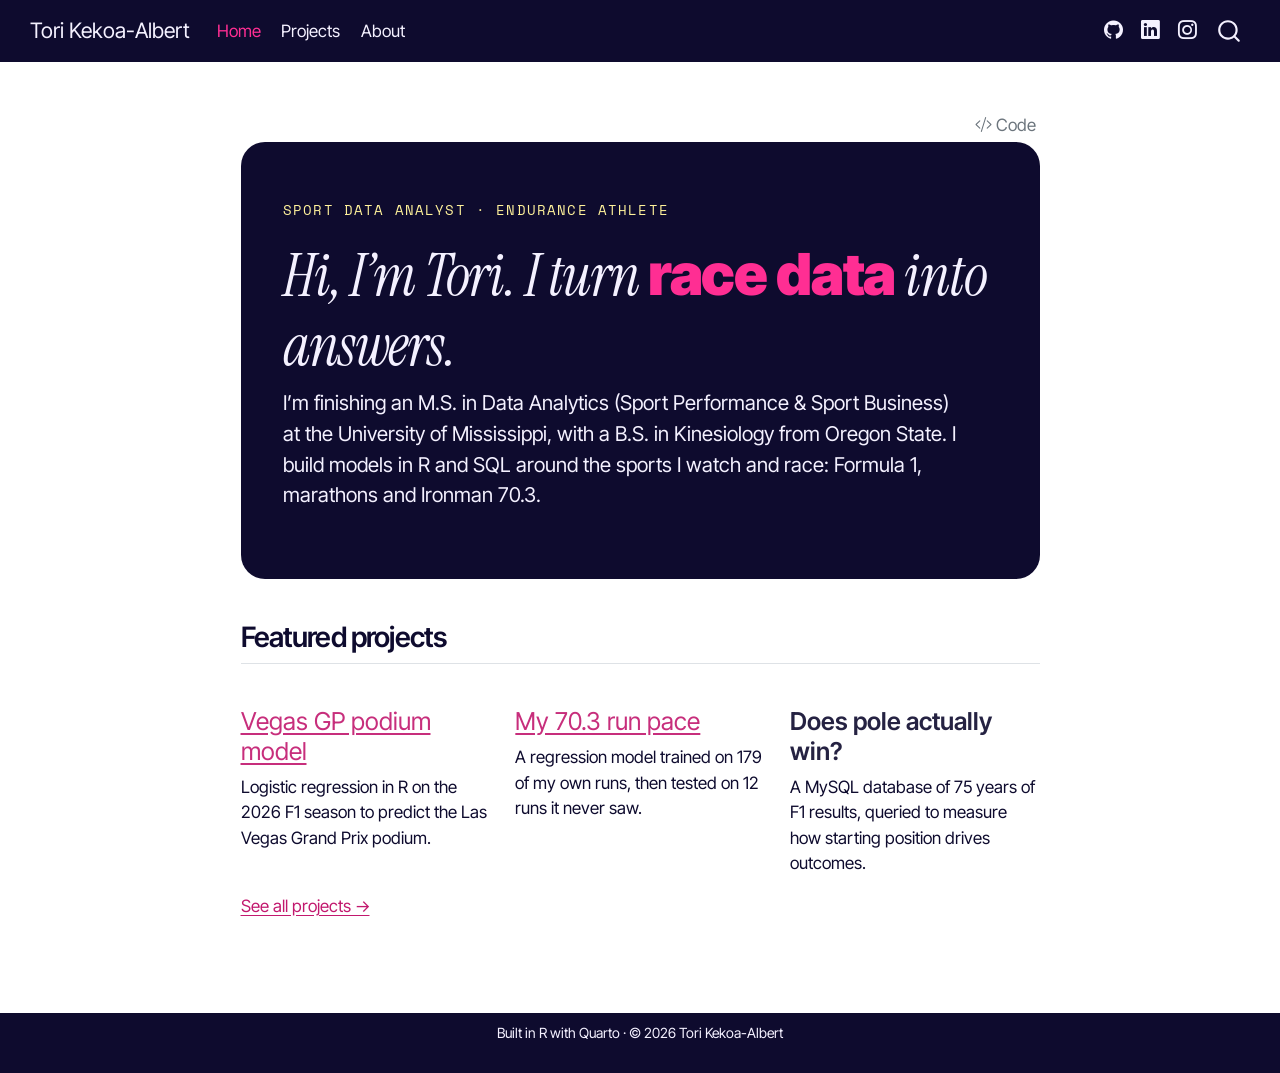
==== index.html @ d80fd7a1 "Built site for gh-pages" ====
<!DOCTYPE html>
<html xmlns="http://www.w3.org/1999/xhtml" lang="en" xml:lang="en"><head>

<meta charset="utf-8">
<meta name="generator" content="quarto-1.11.9">

<meta name="viewport" content="width=device-width, initial-scale=1.0, user-scalable=yes">


<title>Tori Kekoa-Albert</title>
<style>
/* Default styles provided by pandoc.
** See https://pandoc.org/MANUAL.html#variables-for-html for config info.
*/
span.smallcaps{font-variant: small-caps;}
div.columns{display: flex; gap: 1.5em;}
div.column{flex: auto;}
@media screen {
div.columns{gap: min(4vw, 1.5em);}
div.column{overflow-x: auto;}
}
div.hanging-indent{margin-left: 1.5em; text-indent: -1.5em;}
ul.task-list{list-style: none;}
ul.task-list li input[type="checkbox"] {
  width: 0.8em;
  margin: 0 0.8em 0.2em -1em; /* quarto-specific, see https://github.com/quarto-dev/quarto-cli/issues/4556 */ 
  vertical-align: middle;
}
/* CSS for syntax highlighting */
html { -webkit-text-size-adjust: 100%; }
pre > code.sourceCode { white-space: pre; position: relative; }
pre > code.sourceCode > span { display: inline-block; line-height: 1.25; }
pre > code.sourceCode > span:empty { height: 1.2em; }
.sourceCode { overflow: visible; }
code.sourceCode > span { color: inherit; text-decoration: inherit; }
div.sourceCode { margin: 1em 0; }
pre.sourceCode { margin: 0; }
@media screen {
div.sourceCode { overflow: auto; }
}
@media print {
pre > code.sourceCode { white-space: pre-wrap; }
pre > code.sourceCode > span { text-indent: -5em; padding-left: 5em; }
}
pre.numberSource code
  { counter-reset: source-line 0; }
pre.numberSource code > span
  { position: relative; left: -4em; counter-increment: source-line; }
pre.numberSource code > span > a:first-child::before
  { content: counter(source-line);
    position: relative; left: -1em; text-align: right; vertical-align: baseline;
    border: none; display: inline-block;
    -webkit-touch-callout: none; -webkit-user-select: none;
    -khtml-user-select: none; -moz-user-select: none;
    -ms-user-select: none; user-select: none;
    padding: 0 4px; width: 4em;
  }
pre.numberSource { margin-left: 3em;  padding-left: 4px; }
div.sourceCode
  {   }
@media screen {
pre > code.sourceCode > span > a:first-child::before { text-decoration: underline; }
}
</style>


<script src="site_libs/quarto-nav/quarto-nav.js"></script>
<script src="site_libs/quarto-nav/headroom.min.js"></script>
<script src="site_libs/clipboard/clipboard.min.js"></script>
<script src="site_libs/quarto-search/autocomplete.umd.js"></script>
<script src="site_libs/quarto-search/fuse.min.js"></script>
<script src="site_libs/quarto-search/quarto-search.js"></script>
<meta name="quarto:offset" content="./">
<script src="site_libs/quarto-html/quarto.js" type="module"></script>
<script src="site_libs/quarto-html/tabsets/tabsets.js" type="module"></script>
<script src="site_libs/quarto-html/scrollable-regions/scrollable-regions.js" type="module"></script>
<script src="site_libs/quarto-html/popper.min.js"></script>
<script src="site_libs/quarto-html/tippy.umd.min.js"></script>
<script src="site_libs/quarto-html/anchor.min.js"></script>
<link href="site_libs/quarto-html/tippy.css" rel="stylesheet">
<link href="site_libs/quarto-html/quarto-syntax-highlighting-51c00c8f4a180df4682e31cd7a7e14bc.css" rel="stylesheet" id="quarto-text-highlighting-styles">
<script src="site_libs/bootstrap/bootstrap.min.js"></script>
<link href="site_libs/bootstrap/bootstrap-icons.css" rel="stylesheet">
<link href="site_libs/bootstrap/bootstrap-92f1e757659c2c42efb5106b1210d6f0.min.css" rel="stylesheet" append-hash="true" id="quarto-bootstrap" data-mode="light">
<script id="quarto-search-options" type="application/json">{
  "location": "navbar",
  "copy-button": false,
  "collapse-after": 3,
  "panel-placement": "end",
  "type": "overlay",
  "limit": 50,
  "keyboard-shortcut": [
    "f",
    "/",
    "s"
  ],
  "show-item-context": false,
  "language": {
    "search-no-results-text": "No results",
    "search-matching-documents-text": "matching documents",
    "search-copy-link-title": "Copy link to search",
    "search-hide-matches-text": "Hide additional matches",
    "search-more-match-text": "more match in this document",
    "search-more-matches-text": "more matches in this document",
    "search-clear-button-title": "Clear",
    "search-text-placeholder": "",
    "search-detached-cancel-button-title": "Cancel",
    "search-submit-button-title": "Submit",
    "search-label": "Search"
  }
}</script>
<style>html{ scroll-behavior: smooth; }</style>


</head>

<body class="nav-fixed fullcontent quarto-light"><a id="quarto-skip-link" class="visually-hidden-focusable" href="#quarto-document-content">Skip to main content</a>

<div id="quarto-search-results"></div>
  <header id="quarto-header" class="headroom fixed-top">
    <nav class="navbar navbar-expand-lg " data-bs-theme="dark" aria-label="Site">
      <div class="navbar-container container-fluid">
      <div class="navbar-brand-container mx-auto">
    <a class="navbar-brand" href="./index.html">
    <span class="navbar-title">Tori Kekoa-Albert</span>
    </a>
  </div>
          <button class="navbar-toggler" type="button" data-bs-toggle="collapse" data-bs-target="#navbarCollapse" aria-controls="navbarCollapse" aria-expanded="false" aria-label="Toggle navigation" onclick="if (window.quartoToggleHeadroom) { window.quartoToggleHeadroom(); }">
  <span class="navbar-toggler-icon"></span>
</button>
          <div class="collapse navbar-collapse" id="navbarCollapse">
            <ul class="navbar-nav navbar-nav-scroll me-auto">
  <li class="nav-item">
    <a class="nav-link active" href="./index.html" aria-current="page"> 
<span class="menu-text">Home</span></a>
  </li>  
  <li class="nav-item">
    <a class="nav-link" href="./projects.html"> 
<span class="menu-text">Projects</span></a>
  </li>  
  <li class="nav-item">
    <a class="nav-link" href="./about.html"> 
<span class="menu-text">About</span></a>
  </li>  
</ul>
            <ul class="navbar-nav navbar-nav-scroll ms-auto">
  <li class="nav-item compact">
    <a class="nav-link" href="https://github.com/toripka-data"> <i class="bi bi-github" role="img" aria-label="GitHub">
</i> 
<span class="menu-text"></span></a>
  </li>  
  <li class="nav-item compact">
    <a class="nav-link" href="https://www.linkedin.com/in/YOUR-LINKEDIN"> <i class="bi bi-linkedin" role="img" aria-label="LinkedIn">
</i> 
<span class="menu-text"></span></a>
  </li>  
  <li class="nav-item compact">
    <a class="nav-link" href="https://www.instagram.com/toripka"> <i class="bi bi-instagram" role="img" aria-label="Instagram">
</i> 
<span class="menu-text"></span></a>
  </li>  
</ul>
          </div> <!-- /navcollapse -->
            <div class="quarto-navbar-tools">
</div>
            <div id="quarto-search" class="" title="Search"></div>
      </div> <!-- /container-fluid -->
    </nav>
</header>
<!-- content -->
<div id="quarto-content" class="quarto-container page-columns page-rows-contents page-layout-article page-navbar">
<!-- sidebar -->
<!-- margin-sidebar -->
    
<!-- main -->
<main class="content" id="quarto-document-content" tabindex="-1"><header id="title-block-header" class="quarto-title-block"><h1 class="title display-7"></h1></header><div class="quarto-title-block"><div class="quarto-title-tools-only"><button type="button" class="btn code-tools-button" id="quarto-code-tools-source"><i class="bi"></i> Code</button></div></div>




<div class="hero">
<p><span class="kicker">SPORT DATA ANALYST · ENDURANCE ATHLETE</span></p>
<section id="hi-im-tori.-i-turn-race-data-into-answers." class="level1">
<h1>Hi, I’m Tori. I turn <span class="pink">race data</span> into answers.</h1>
<p>I’m finishing an M.S. in Data Analytics (Sport Performance &amp; Sport Business) at the University of Mississippi, with a B.S. in Kinesiology from Oregon State. I build models in R and SQL around the sports I watch and race: Formula 1, marathons and Ironman 70.3.</p>
</section>
</div>
<section id="featured-projects" class="level2">
<h2 class="anchored" data-anchor-id="featured-projects">Featured projects</h2>
<div class="grid">
<section id="vegas-gp-podium-model" class="level3 g-col-12 g-col-md-4">
<h3 class="anchored" data-anchor-id="vegas-gp-podium-model"><a href="./projects/vegas-gp/index.html">Vegas GP podium model</a></h3>
<p>Logistic regression in R on the 2026 F1 season to predict the Las Vegas Grand Prix podium.</p>
</section>
<section id="my-70.3-run-pace" class="level3 g-col-12 g-col-md-4">
<h3 class="anchored" data-anchor-id="my-70.3-run-pace"><a href="./projects/ironman-pace/index.html">My 70.3 run pace</a></h3>
<p>A regression model trained on 179 of my own runs, then tested on 12 runs it never saw.</p>
</section>
<section id="does-pole-actually-win" class="level3 g-col-12 g-col-md-4">
<h3 class="anchored" data-anchor-id="does-pole-actually-win">Does pole actually win?</h3>
<p>A MySQL database of 75 years of F1 results, queried to measure how starting position drives outcomes.</p>
</section>
</div>
<p><a href="./projects.html">See all projects →</a></p>


<!-- -->

</section>

</main> <!-- /main -->
<script id="quarto-html-after-body" type="application/javascript">
  window.document.addEventListener("DOMContentLoaded", function (event) {
    const icon = "";
    const anchorJS = new window.AnchorJS();
    anchorJS.options = {
      placement: 'right',
      icon: icon
    };
    anchorJS.add('.anchored');
    const isCodeAnnotation = (el) => {
      for (const clz of el.classList) {
        if (clz.startsWith('code-annotation-')) {                     
          return true;
        }
      }
      return false;
    }
    const onCopySuccess = function(e) {
      // button target
      const button = e.trigger;
      // don't keep focus
      button.blur();
      // flash "checked"
      button.classList.add('code-copy-button-checked');
      var currentTitle = button.getAttribute("title");
      button.setAttribute("title", "Copied!");
      let tooltip;
      if (window.bootstrap) {
        button.setAttribute("data-bs-toggle", "tooltip");
        button.setAttribute("data-bs-placement", "left");
        button.setAttribute("data-bs-title", "Copied!");
        tooltip = new bootstrap.Tooltip(button, 
          { trigger: "manual", 
            customClass: "code-copy-button-tooltip",
            offset: [0, -8]});
        tooltip.show();    
      }
      setTimeout(function() {
        if (tooltip) {
          tooltip.hide();
          button.removeAttribute("data-bs-title");
          button.removeAttribute("data-bs-toggle");
          button.removeAttribute("data-bs-placement");
        }
        button.setAttribute("title", currentTitle);
        button.classList.remove('code-copy-button-checked');
      }, 1000);
      // clear code selection
      e.clearSelection();
    }
    const getTextToCopy = function(trigger) {
      const outerScaffold = trigger.parentElement.cloneNode(true);
      const codeEl = outerScaffold.querySelector('code');
      for (const childEl of codeEl.children) {
        if (isCodeAnnotation(childEl)) {
          childEl.remove();
        }
      }
      return codeEl.innerText;
    }
    const clipboard = new window.ClipboardJS('.code-copy-button:not([data-in-quarto-modal])', {
      text: getTextToCopy
    });
    clipboard.on('success', onCopySuccess);
    if (window.document.getElementById('quarto-embedded-source-code-modal')) {
      const clipboardModal = new window.ClipboardJS('.code-copy-button[data-in-quarto-modal]', {
        text: getTextToCopy,
        container: window.document.getElementById('quarto-embedded-source-code-modal')
      });
      clipboardModal.on('success', onCopySuccess);
    }
    const viewSource = window.document.getElementById('quarto-view-source') ||
                       window.document.getElementById('quarto-code-tools-source');
    if (viewSource) {
      const sourceUrl = viewSource.getAttribute("data-quarto-source-url");
      viewSource.addEventListener("click", function(e) {
        if (sourceUrl) {
          // rstudio viewer pane
          if (/\bcapabilities=\b/.test(window.location)) {
            window.open(sourceUrl);
          } else {
            window.location.href = sourceUrl;
          }
        } else {
          const modal = new bootstrap.Modal(document.getElementById('quarto-embedded-source-code-modal'));
          modal.show();
        }
        return false;
      });
    }
    function toggleCodeHandler(show) {
      return function(e) {
        const cellDetails = window.document.querySelectorAll(".cell details.code-fold");
        for (let i=0; i<cellDetails.length; i++) {
          const details = cellDetails[i];
          if (show) {
            details.open = true;
          } else {
            details.removeAttribute("open");
          }
        }
        const cellCodeDivs = window.document.querySelectorAll(".cell div.sourceCode.cell-code");
        const fromCls = show ? "hidden" : "unhidden";
        const toCls = show ? "unhidden" : "hidden";
        for (let i=0; i<cellCodeDivs.length; i++) {
          const codeDiv = cellCodeDivs[i];
          if (codeDiv.classList.contains(fromCls)) {
            codeDiv.classList.remove(fromCls);
            codeDiv.classList.add(toCls);
          } 
        }
        return false;
      }
    }
    const hideAllCode = window.document.getElementById("quarto-hide-all-code");
    if (hideAllCode) {
      hideAllCode.addEventListener("click", toggleCodeHandler(false));
    }
    const showAllCode = window.document.getElementById("quarto-show-all-code");
    if (showAllCode) {
      showAllCode.addEventListener("click", toggleCodeHandler(true));
    }
      var localhostRegex = new RegExp(/^(?:http|https):\/\/localhost\:?[0-9]*\//);
      var mailtoRegex = new RegExp(/^mailto:/);
        var filterRegex = new RegExp("https:\/\/toripka-data\.github\.io");
      var isInternal = (href) => {
          return filterRegex.test(href) || localhostRegex.test(href) || mailtoRegex.test(href);
      }
      // Inspect non-navigation links and adorn them if external
      window.quartoDecorateExternalLinks = function (root) {
     var links = (root || window.document).querySelectorAll('a[href]:not(.nav-link):not(.navbar-brand):not(.toc-action):not(.sidebar-link):not(.sidebar-item-toggle):not(.pagination-link):not(.no-external):not([aria-hidden]):not(.dropdown-item):not(.quarto-navigation-tool):not(.about-link)');
      for (var i=0; i<links.length; i++) {
        const link = links[i];
        if (!isInternal(link.href)) {
          // undo the damage that might have been done by quarto-nav.js in the case of
          // links that we want to consider external
          if (link.dataset.originalHref !== undefined) {
            link.href = link.dataset.originalHref;
          }
          if (!link.classList.contains('no-external-icon')) {
          }
        }
      }
      };
      window.quartoDecorateExternalLinks(window.document);
    // Esc closes the popup (WCAG 1.4.13) and focus leaving both trigger and
    // popup closes it (WCAG 2.4.11); tippy handles neither for interactive popups.
    const hideOnEscAndFocusOut = {
      name: 'hideOnEscAndFocusOut',
      defaultValue: true,
      fn(instance) {
        const dismiss = () => {
          // A show scheduled by the trigger delay would otherwise reopen it
          instance.clearDelayTimeouts();
          instance.hide();
        };
        const onKeyDown = (event) => {
          if (event.key !== 'Escape') {
            return;
          }
          // Keep Esc from also reaching page handlers (e.g. reveal.js overview),
          // except an open reveal.js slide menu, which Esc should close too.
          // The menu handles keys only when its keyboard option is on.
          const menuHandlesEsc = window.Reveal?.getPlugin?.('menu')?.isOpen() &&
            window.Reveal.getConfig().menu?.keyboard !== false;
          if (!menuHandlesEsc) {
            event.stopPropagation();
          }
          if (instance.popper.contains(window.document.activeElement)) {
            // Disabled while refocusing so the focus trigger does not reopen it
            instance.disable();
            instance.reference.focus();
            instance.enable();
          }
          dismiss();
        };
        const onFocusOut = (event) => {
          const target = event.relatedTarget;
          if (target && !instance.reference.contains(target) &&
              !instance.popper.contains(target)) {
            dismiss();
          }
        };
        // On the trigger too: a click trigger (code-annotations: select) has no
        // blur handling. Attached for the instance's lifetime so leaving the
        // trigger also cancels a show still pending on the trigger delay.
        instance.reference.addEventListener('focusout', onFocusOut);
        return {
          onShow() {
            window.document.addEventListener('keydown', onKeyDown, true);
            instance.popper.addEventListener('focusout', onFocusOut);
          },
          onHide() {
            window.document.removeEventListener('keydown', onKeyDown, true);
            instance.popper.removeEventListener('focusout', onFocusOut);
          },
          onDestroy() {
            instance.reference.removeEventListener('focusout', onFocusOut);
          },
        };
      },
    };
    function tippyHover(el, contentFn, onTriggerFn, onUntriggerFn) {
      const config = {
        allowHTML: true,
        maxWidth: 500,
        delay: 100,
        arrow: false,
        appendTo: function(el) {
            return el.parentElement;
        },
        interactive: true,
        interactiveBorder: 10,
        theme: 'quarto',
        placement: 'bottom-start',
        plugins: [hideOnEscAndFocusOut],
      };
      if (contentFn) {
        config.content = contentFn;
      }
      if (onTriggerFn) {
        config.onTrigger = onTriggerFn;
      }
      if (onUntriggerFn) {
        config.onUntrigger = onUntriggerFn;
      }
      window.tippy(el, config); 
    }
    const noterefs = window.document.querySelectorAll('a[role="doc-noteref"]');
    for (var i=0; i<noterefs.length; i++) {
      const ref = noterefs[i];
      tippyHover(ref, function() {
        // use id or data attribute instead here
        let href = ref.getAttribute('data-footnote-href') || ref.getAttribute('href');
        try { href = new URL(href).hash; } catch {}
        const id = href.replace(/^#\/?/, "");
        const note = window.document.getElementById(id);
        if (note) {
          return note.innerHTML;
        } else {
          return "";
        }
      });
    }
    const xrefs = window.document.querySelectorAll('a.quarto-xref');
    const processXRef = (id, note) => {
      // Strip column container classes
      const stripColumnClz = (el) => {
        el.classList.remove("page-full", "page-columns");
        if (el.children) {
          for (const child of el.children) {
            stripColumnClz(child);
          }
        }
      }
      stripColumnClz(note)
      if (id === null || id.startsWith('sec-')) {
        // Special case sections, only their first couple elements
        const container = document.createElement("div");
        if (note.children && note.children.length > 2) {
          container.appendChild(note.children[0].cloneNode(true));
          for (let i = 1; i < note.children.length; i++) {
            const child = note.children[i];
            if (child.tagName === "P" && child.innerText === "") {
              continue;
            } else {
              container.appendChild(child.cloneNode(true));
              break;
            }
          }
          if (window.Quarto?.typesetMath) {
            window.Quarto.typesetMath(container);
          }
          return container.innerHTML
        } else {
          if (window.Quarto?.typesetMath) {
            window.Quarto.typesetMath(note);
          }
          return note.innerHTML;
        }
      } else {
        // Remove any anchor links if they are present
        const anchorLink = note.querySelector('a.anchorjs-link');
        if (anchorLink) {
          anchorLink.remove();
        }
        if (window.Quarto?.typesetMath) {
          window.Quarto.typesetMath(note);
        }
        if (note.classList.contains("callout")) {
          return note.outerHTML;
        } else {
          return note.innerHTML;
        }
      }
    }
    for (var i=0; i<xrefs.length; i++) {
      const xref = xrefs[i];
      tippyHover(xref, undefined, function(instance) {
        instance.disable();
        let url = xref.getAttribute('href');
        let hash = undefined; 
        if (url.startsWith('#')) {
          hash = url;
        } else {
          try { hash = new URL(url).hash; } catch {}
        }
        if (hash) {
          const id = hash.replace(/^#\/?/, "");
          const note = window.document.getElementById(id);
          if (note !== null) {
            try {
              const html = processXRef(id, note.cloneNode(true));
              instance.setContent(html);
            } finally {
              instance.enable();
              instance.show();
            }
          } else {
            // See if we can fetch this
            fetch(url.split('#')[0])
            .then(res => res.text())
            .then(html => {
              const parser = new DOMParser();
              const htmlDoc = parser.parseFromString(html, "text/html");
              const note = htmlDoc.getElementById(id);
              if (note !== null) {
                const html = processXRef(id, note);
                instance.setContent(html);
              } 
            }).finally(() => {
              instance.enable();
              instance.show();
            });
          }
        } else {
          // See if we can fetch a full url (with no hash to target)
          // This is a special case and we should probably do some content thinning / targeting
          fetch(url)
          .then(res => res.text())
          .then(html => {
            const parser = new DOMParser();
            const htmlDoc = parser.parseFromString(html, "text/html");
            const note = htmlDoc.querySelector('main.content');
            if (note !== null) {
              // This should only happen for chapter cross references
              // (since there is no id in the URL)
              // remove the first header
              if (note.children.length > 0 && note.children[0].tagName === "HEADER") {
                note.children[0].remove();
              }
              const html = processXRef(null, note);
              instance.setContent(html);
            } 
          }).finally(() => {
            instance.enable();
            instance.show();
          });
        }
      }, function(instance) {
      });
    }
        let selectedAnnoteEl;
        const selectorForAnnotation = ( cell, annotation) => {
          let cellAttr = 'data-code-cell="' + cell + '"';
          let lineAttr = 'data-code-annotation="' +  annotation + '"';
          const selector = 'span[' + cellAttr + '][' + lineAttr + ']';
          return selector;
        }
        const selectCodeLines = (annoteEl) => {
          const doc = window.document;
          const targetCell = annoteEl.getAttribute("data-target-cell");
          const targetAnnotation = annoteEl.getAttribute("data-target-annotation");
          const annoteSpan = window.document.querySelector(selectorForAnnotation(targetCell, targetAnnotation));
          const lines = annoteSpan.getAttribute("data-code-lines").split(",");
          const lineIds = lines.map((line) => {
            return targetCell + "-" + line;
          })
          // Each band is positioned against its own containing block, which is
          // not the offsetParent of the lines, so place it from client rects.
          const placeBand = (band, firstEl, lastEl, codeBlock) => {
            const container = band.offsetParent;
            if (container === null) {
              return;
            }
            const containerRect = container.getBoundingClientRect();
            // Reveal.js scales slides with a transform, so convert client
            // pixels back to the CSS pixels of the container.
            const scale = containerRect.height / container.offsetHeight || 1;
            const firstRect = firstEl.getBoundingClientRect();
            const lastRect = lastEl.getBoundingClientRect();
            const top = (firstRect.top - containerRect.top) / scale - container.clientTop + container.scrollTop;
            const height = (lastRect.bottom - firstRect.top) / scale;
            band.style.top = top - 2 + "px";
            band.style.height = height + 4 + "px";
            if (codeBlock) {
              // Without the copy button wrapper, the containing block is wider
              // than the code block, so span the code block explicitly.
              const blockRect = codeBlock.getBoundingClientRect();
              band.style.left = (blockRect.left - containerRect.left) / scale - container.clientLeft + container.scrollLeft + "px";
              band.style.width = blockRect.width / scale + "px";
            }
          };
          if (lineIds.length > 0) {
            const el = window.document.getElementById(lineIds[0]);
            const lastEl = window.document.getElementById(lineIds[lineIds.length - 1]);
            const parent = el.parentElement.parentElement;
            // cook up a div (if necessary) and position it
            let div = window.document.getElementById("code-annotation-line-highlight");
            if (div === null) {
              div = window.document.createElement("div");
              div.setAttribute("id", "code-annotation-line-highlight");
              div.style.position = 'absolute';
              parent.appendChild(div);
            }
            placeBand(div, el, lastEl, parent.closest("div.sourceCode") || parent);
            let gutterDiv = window.document.getElementById("code-annotation-line-highlight-gutter");
            if (gutterDiv === null) {
              gutterDiv = window.document.createElement("div");
              gutterDiv.setAttribute("id", "code-annotation-line-highlight-gutter");
              gutterDiv.style.position = 'absolute';
              const codeCell = window.document.getElementById(targetCell);
              const gutter = codeCell.querySelector('.code-annotation-gutter');
              gutter.appendChild(gutterDiv);
            }
            placeBand(gutterDiv, el, lastEl);
            selectedAnnoteEl = annoteEl;
          }
        };
        const unselectCodeLines = () => {
          const elementsIds = ["code-annotation-line-highlight", "code-annotation-line-highlight-gutter"];
          elementsIds.forEach((elId) => {
            const div = window.document.getElementById(elId);
            if (div) {
              div.remove();
            }
          });
          selectedAnnoteEl = undefined;
        };
          // Handle positioning of the toggle
      window.addEventListener(
        "resize",
        throttle(() => {
          elRect = undefined;
          if (selectedAnnoteEl) {
            selectCodeLines(selectedAnnoteEl);
          }
        }, 10)
      );
      function throttle(fn, ms) {
      let throttle = false;
      let timer;
        return (...args) => {
          if(!throttle) { // first call gets through
              fn.apply(this, args);
              throttle = true;
          } else { // all the others get throttled
              if(timer) clearTimeout(timer); // cancel #2
              timer = setTimeout(() => {
                fn.apply(this, args);
                timer = throttle = false;
              }, ms);
          }
        };
      }
        // Attach click handler to the DT
        const annoteDls = window.document.querySelectorAll('dt[data-target-cell]');
        for (const annoteDlNode of annoteDls) {
          annoteDlNode.addEventListener('click', (event) => {
            const clickedEl = event.target;
            if (clickedEl !== selectedAnnoteEl) {
              unselectCodeLines();
              const activeEl = window.document.querySelector('dt[data-target-cell].code-annotation-active');
              if (activeEl) {
                activeEl.classList.remove('code-annotation-active');
              }
              selectCodeLines(clickedEl);
              clickedEl.classList.add('code-annotation-active');
            } else {
              // Unselect the line
              unselectCodeLines();
              clickedEl.classList.remove('code-annotation-active');
            }
          });
        }
    const findCites = (el) => {
      const parentEl = el.parentElement;
      if (parentEl) {
        const cites = parentEl.dataset.cites;
        if (cites) {
          return {
            el,
            cites: cites.split(' ')
          };
        } else {
          return findCites(el.parentElement)
        }
      } else {
        return undefined;
      }
    };
    var bibliorefs = window.document.querySelectorAll('a[role="doc-biblioref"]');
    for (var i=0; i<bibliorefs.length; i++) {
      const ref = bibliorefs[i];
      const citeInfo = findCites(ref);
      if (citeInfo) {
        tippyHover(citeInfo.el, function() {
          var popup = window.document.createElement('div');
          citeInfo.cites.forEach(function(cite) {
            var citeDiv = window.document.createElement('div');
            citeDiv.classList.add('hanging-indent');
            citeDiv.classList.add('csl-entry');
            var biblioDiv = window.document.getElementById('ref-' + cite);
            if (biblioDiv) {
              citeDiv.innerHTML = biblioDiv.innerHTML;
            }
            popup.appendChild(citeDiv);
          });
          return popup.innerHTML;
        });
      }
    }
  });
  </script>
  <script type="application/javascript">
  window.quartoScrollableRegionsLabels = {"code":"Scrollable code","output":"Scrollable output"};
  </script><div class="modal fade" id="quarto-embedded-source-code-modal" tabindex="-1" aria-labelledby="quarto-embedded-source-code-modal-label" aria-hidden="true"><div class="modal-dialog modal-dialog-scrollable"><div class="modal-content"><div class="modal-header"><h5 class="modal-title" id="quarto-embedded-source-code-modal-label">Source Code</h5><button class="btn-close" data-bs-dismiss="modal"></button></div><div class="modal-body"><div class="">
<div class="code-copy-outer-scaffold"><div class="sourceCode" id="cb1" data-shortcodes="false"><pre class="sourceCode markdown code-with-copy"><code class="sourceCode markdown"><span id="cb1-1"><a href="#cb1-1" aria-hidden="true" tabindex="-1"></a><span class="co">---</span></span>
<span id="cb1-2"><a href="#cb1-2" aria-hidden="true" tabindex="-1"></a><span class="an">title:</span><span class="co"> ""</span></span>
<span id="cb1-3"><a href="#cb1-3" aria-hidden="true" tabindex="-1"></a><span class="an">toc:</span><span class="co"> false</span></span>
<span id="cb1-4"><a href="#cb1-4" aria-hidden="true" tabindex="-1"></a><span class="co">---</span></span>
<span id="cb1-5"><a href="#cb1-5" aria-hidden="true" tabindex="-1"></a></span>
<span id="cb1-6"><a href="#cb1-6" aria-hidden="true" tabindex="-1"></a>::: {.hero}</span>
<span id="cb1-7"><a href="#cb1-7" aria-hidden="true" tabindex="-1"></a><span class="co">[</span><span class="ot">SPORT DATA ANALYST · ENDURANCE ATHLETE</span><span class="co">]</span>{.kicker}</span>
<span id="cb1-8"><a href="#cb1-8" aria-hidden="true" tabindex="-1"></a></span>
<span id="cb1-9"><a href="#cb1-9" aria-hidden="true" tabindex="-1"></a><span class="fu"># Hi, I'm Tori. I turn [race data]{.pink} into answers.</span></span>
<span id="cb1-10"><a href="#cb1-10" aria-hidden="true" tabindex="-1"></a></span>
<span id="cb1-11"><a href="#cb1-11" aria-hidden="true" tabindex="-1"></a>I'm finishing an M.S. in Data Analytics (Sport Performance &amp; Sport Business) at the University of Mississippi, with a B.S. in Kinesiology from Oregon State. I build models in R and SQL around the sports I watch and race: Formula 1, marathons and Ironman 70.3.</span>
<span id="cb1-12"><a href="#cb1-12" aria-hidden="true" tabindex="-1"></a>:::</span>
<span id="cb1-13"><a href="#cb1-13" aria-hidden="true" tabindex="-1"></a></span>
<span id="cb1-14"><a href="#cb1-14" aria-hidden="true" tabindex="-1"></a><span class="fu">## Featured projects</span></span>
<span id="cb1-15"><a href="#cb1-15" aria-hidden="true" tabindex="-1"></a></span>
<span id="cb1-16"><a href="#cb1-16" aria-hidden="true" tabindex="-1"></a>:::: {.grid}</span>
<span id="cb1-17"><a href="#cb1-17" aria-hidden="true" tabindex="-1"></a></span>
<span id="cb1-18"><a href="#cb1-18" aria-hidden="true" tabindex="-1"></a>::: {.g-col-12 .g-col-md-4}</span>
<span id="cb1-19"><a href="#cb1-19" aria-hidden="true" tabindex="-1"></a><span class="fu">### [Vegas GP podium model](projects/vegas-gp/index.qmd)</span></span>
<span id="cb1-20"><a href="#cb1-20" aria-hidden="true" tabindex="-1"></a>Logistic regression in R on the 2026 F1 season to predict the Las Vegas Grand Prix podium.</span>
<span id="cb1-21"><a href="#cb1-21" aria-hidden="true" tabindex="-1"></a>:::</span>
<span id="cb1-22"><a href="#cb1-22" aria-hidden="true" tabindex="-1"></a></span>
<span id="cb1-23"><a href="#cb1-23" aria-hidden="true" tabindex="-1"></a>::: {.g-col-12 .g-col-md-4}</span>
<span id="cb1-24"><a href="#cb1-24" aria-hidden="true" tabindex="-1"></a><span class="fu">### [My 70.3 run pace](projects/ironman-pace/index.qmd)</span></span>
<span id="cb1-25"><a href="#cb1-25" aria-hidden="true" tabindex="-1"></a>A regression model trained on 179 of my own runs, then tested on 12 runs it never saw.</span>
<span id="cb1-26"><a href="#cb1-26" aria-hidden="true" tabindex="-1"></a>:::</span>
<span id="cb1-27"><a href="#cb1-27" aria-hidden="true" tabindex="-1"></a></span>
<span id="cb1-28"><a href="#cb1-28" aria-hidden="true" tabindex="-1"></a>::: {.g-col-12 .g-col-md-4}</span>
<span id="cb1-29"><a href="#cb1-29" aria-hidden="true" tabindex="-1"></a><span class="fu">### [Does pole actually win?](projects/f1-sql/index.qmd)</span></span>
<span id="cb1-30"><a href="#cb1-30" aria-hidden="true" tabindex="-1"></a>A MySQL database of 75 years of F1 results, queried to measure how starting position drives outcomes.</span>
<span id="cb1-31"><a href="#cb1-31" aria-hidden="true" tabindex="-1"></a>:::</span>
<span id="cb1-32"><a href="#cb1-32" aria-hidden="true" tabindex="-1"></a></span>
<span id="cb1-33"><a href="#cb1-33" aria-hidden="true" tabindex="-1"></a>::::</span>
<span id="cb1-34"><a href="#cb1-34" aria-hidden="true" tabindex="-1"></a></span>
<span id="cb1-35"><a href="#cb1-35" aria-hidden="true" tabindex="-1"></a><span class="co">[</span><span class="ot">See all projects →</span><span class="co">](projects.qmd)</span></span></code></pre></div><button title="Copy to Clipboard" class="code-copy-button" data-in-quarto-modal=""><i class="bi"></i></button></div>
</div></div></div></div></div>
</div> <!-- /content -->
<footer class="footer">
  <div class="nav-footer">
    <div class="nav-footer-left">
      &nbsp;
    </div>   
    <div class="nav-footer-center">
<p>Built in R with Quarto · © 2026 Tori Kekoa-Albert</p>
</div>
    <div class="nav-footer-right">
      &nbsp;
    </div>
  </div>
</footer>




<script src="site_libs/quarto-html/zenscroll-min.js"></script>
</body></html>
---- site_libs/quarto-html/tippy.css ----
.tippy-box[data-animation=fade][data-state=hidden]{opacity:0}[data-tippy-root]{max-width:calc(100vw - 10px)}.tippy-box{position:relative;background-color:#333;color:#fff;border-radius:4px;font-size:14px;line-height:1.4;white-space:normal;outline:0;transition-property:transform,visibility,opacity}.tippy-box[data-placement^=top]>.tippy-arrow{bottom:0}.tippy-box[data-placement^=top]>.tippy-arrow:before{bottom:-7px;left:0;border-width:8px 8px 0;border-top-color:initial;transform-origin:center top}.tippy-box[data-placement^=bottom]>.tippy-arrow{top:0}.tippy-box[data-placement^=bottom]>.tippy-arrow:before{top:-7px;left:0;border-width:0 8px 8px;border-bottom-color:initial;transform-origin:center bottom}.tippy-box[data-placement^=left]>.tippy-arrow{right:0}.tippy-box[data-placement^=left]>.tippy-arrow:before{border-width:8px 0 8px 8px;border-left-color:initial;right:-7px;transform-origin:center left}.tippy-box[data-placement^=right]>.tippy-arrow{left:0}.tippy-box[data-placement^=right]>.tippy-arrow:before{left:-7px;border-width:8px 8px 8px 0;border-right-color:initial;transform-origin:center right}.tippy-box[data-inertia][data-state=visible]{transition-timing-function:cubic-bezier(.54,1.5,.38,1.11)}.tippy-arrow{width:16px;height:16px;color:#333}.tippy-arrow:before{content:"";position:absolute;border-color:transparent;border-style:solid}.tippy-content{position:relative;padding:5px 9px;z-index:1}
---- site_libs/quarto-html/quarto-syntax-highlighting-51c00c8f4a180df4682e31cd7a7e14bc.css ----
/* quarto syntax highlight colors */
:root {
  --quarto-hl-ot-color: #003B4F;
  --quarto-hl-at-color: #657422;
  --quarto-hl-ss-color: #20794D;
  --quarto-hl-an-color: #5E5E5E;
  --quarto-hl-fu-color: #4758AB;
  --quarto-hl-st-color: #20794D;
  --quarto-hl-cf-color: #003B4F;
  --quarto-hl-op-color: #5E5E5E;
  --quarto-hl-er-color: #AD0000;
  --quarto-hl-bn-color: #AD0000;
  --quarto-hl-al-color: #AD0000;
  --quarto-hl-va-color: #111111;
  --quarto-hl-bu-color: inherit;
  --quarto-hl-ex-color: inherit;
  --quarto-hl-pp-color: #AD0000;
  --quarto-hl-in-color: #5E5E5E;
  --quarto-hl-vs-color: #20794D;
  --quarto-hl-wa-color: #5E5E5E;
  --quarto-hl-do-color: #5E5E5E;
  --quarto-hl-im-color: #00769E;
  --quarto-hl-ch-color: #20794D;
  --quarto-hl-dt-color: #AD0000;
  --quarto-hl-fl-color: #AD0000;
  --quarto-hl-co-color: #5E5E5E;
  --quarto-hl-cv-color: #5E5E5E;
  --quarto-hl-cn-color: #8f5902;
  --quarto-hl-sc-color: #5E5E5E;
  --quarto-hl-dv-color: #AD0000;
  --quarto-hl-kw-color: #003B4F;
}

/* other quarto variables */
:root {
  --quarto-font-monospace: "Space Mono", Menlo, monospace;
}

/* syntax highlight based on Pandoc's rules */
pre > code.sourceCode > span {
  color: #003B4F;
}

code.sourceCode > span {
  color: #003B4F;
}

div.sourceCode,
div.sourceCode pre.sourceCode {
  color: #003B4F;
}

/* Normal */
code span {
  color: #003B4F;
}

/* Alert */
code span.al {
  color: #AD0000;
  font-style: inherit;
}

/* Annotation */
code span.an {
  color: #5E5E5E;
  font-style: inherit;
}

/* Attribute */
code span.at {
  color: #657422;
  font-style: inherit;
}

/* BaseN */
code span.bn {
  color: #AD0000;
  font-style: inherit;
}

/* BuiltIn */
code span.bu {
  font-style: inherit;
}

/* ControlFlow */
code span.cf {
  color: #003B4F;
  font-weight: bold;
  font-style: inherit;
}

/* Char */
code span.ch {
  color: #20794D;
  font-style: inherit;
}

/* Constant */
code span.cn {
  color: #8f5902;
  font-style: inherit;
}

/* Comment */
code span.co {
  color: #5E5E5E;
  font-style: inherit;
}

/* CommentVar */
code span.cv {
  color: #5E5E5E;
  font-style: italic;
}

/* Documentation */
code span.do {
  color: #5E5E5E;
  font-style: italic;
}

/* DataType */
code span.dt {
  color: #AD0000;
  font-style: inherit;
}

/* DecVal */
code span.dv {
  color: #AD0000;
  font-style: inherit;
}

/* Error */
code span.er {
  color: #AD0000;
  font-style: inherit;
}

/* Extension */
code span.ex {
  font-style: inherit;
}

/* Float */
code span.fl {
  color: #AD0000;
  font-style: inherit;
}

/* Function */
code span.fu {
  color: #4758AB;
  font-style: inherit;
}

/* Import */
code span.im {
  color: #00769E;
  font-style: inherit;
}

/* Information */
code span.in {
  color: #5E5E5E;
  font-style: inherit;
}

/* Keyword */
code span.kw {
  color: #003B4F;
  font-weight: bold;
  font-style: inherit;
}

/* Operator */
code span.op {
  color: #5E5E5E;
  font-style: inherit;
}

/* Other */
code span.ot {
  color: #003B4F;
  font-style: inherit;
}

/* Preprocessor */
code span.pp {
  color: #AD0000;
  font-style: inherit;
}

/* SpecialChar */
code span.sc {
  color: #5E5E5E;
  font-style: inherit;
}

/* SpecialString */
code span.ss {
  color: #20794D;
  font-style: inherit;
}

/* String */
code span.st {
  color: #20794D;
  font-style: inherit;
}

/* Variable */
code span.va {
  color: #111111;
  font-style: inherit;
}

/* VerbatimString */
code span.vs {
  color: #20794D;
  font-style: inherit;
}

/* Warning */
code span.wa {
  color: #5E5E5E;
  font-style: italic;
}

.prevent-inlining {
  content: "</";
}

/*# sourceMappingURL=2bb546180f0855e14e505a9ad548452f.css.map */
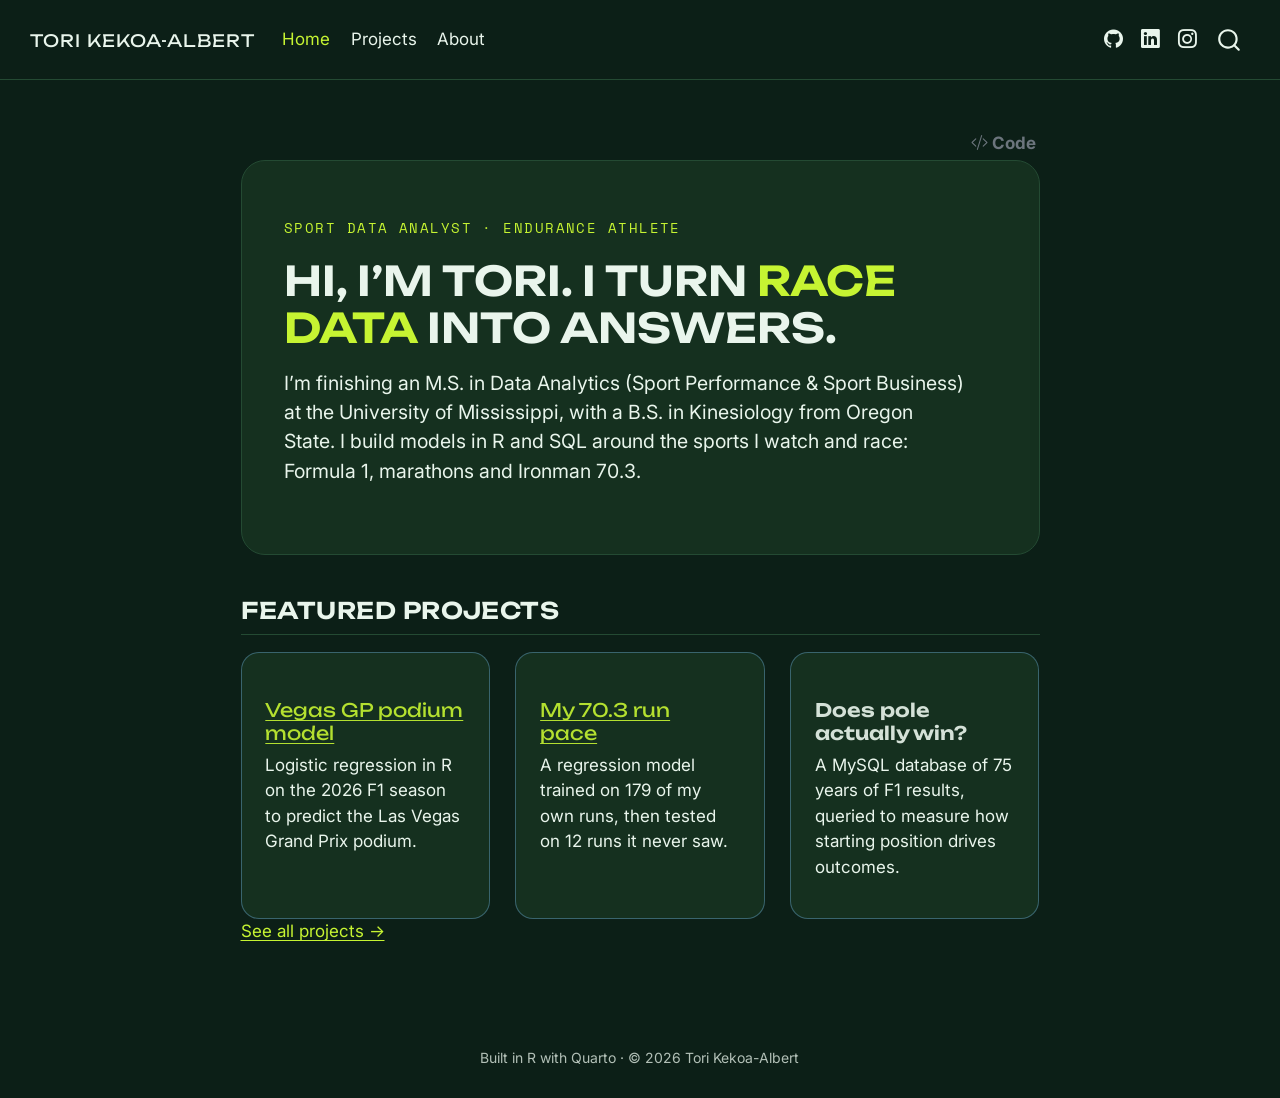
==== commit 30351e4f: "Built site for gh-pages" ====
--- a/index.html
+++ b/index.html
@@ -78,10 +78,10 @@
 <script src="site_libs/quarto-html/tippy.umd.min.js"></script>
 <script src="site_libs/quarto-html/anchor.min.js"></script>
 <link href="site_libs/quarto-html/tippy.css" rel="stylesheet">
-<link href="site_libs/quarto-html/quarto-syntax-highlighting-51c00c8f4a180df4682e31cd7a7e14bc.css" rel="stylesheet" id="quarto-text-highlighting-styles">
+<link href="site_libs/quarto-html/quarto-syntax-highlighting-dark-a89007aa4bdfa88ee14c220d434c9ad0.css" rel="stylesheet" id="quarto-text-highlighting-styles">
 <script src="site_libs/bootstrap/bootstrap.min.js"></script>
 <link href="site_libs/bootstrap/bootstrap-icons.css" rel="stylesheet">
-<link href="site_libs/bootstrap/bootstrap-92f1e757659c2c42efb5106b1210d6f0.min.css" rel="stylesheet" append-hash="true" id="quarto-bootstrap" data-mode="light">
+<link href="site_libs/bootstrap/bootstrap-1d9b7c72910c04f30db11e39eb3ab618.min.css" rel="stylesheet" append-hash="true" id="quarto-bootstrap" data-mode="dark">
 <script id="quarto-search-options" type="application/json">{
   "location": "navbar",
   "copy-button": false,
@@ -181,7 +181,7 @@
 <div class="hero">
 <p><span class="kicker">SPORT DATA ANALYST · ENDURANCE ATHLETE</span></p>
 <section id="hi-im-tori.-i-turn-race-data-into-answers." class="level1">
-<h1>Hi, I’m Tori. I turn <span class="pink">race data</span> into answers.</h1>
+<h1>Hi, I’m Tori. I turn <span class="accent">race data</span> into answers.</h1>
 <p>I’m finishing an M.S. in Data Analytics (Sport Performance &amp; Sport Business) at the University of Mississippi, with a B.S. in Kinesiology from Oregon State. I build models in R and SQL around the sports I watch and race: Formula 1, marathons and Ironman 70.3.</p>
 </section>
 </div>
@@ -744,7 +744,7 @@
 <span id="cb1-6"><a href="#cb1-6" aria-hidden="true" tabindex="-1"></a>::: {.hero}</span>
 <span id="cb1-7"><a href="#cb1-7" aria-hidden="true" tabindex="-1"></a><span class="co">[</span><span class="ot">SPORT DATA ANALYST · ENDURANCE ATHLETE</span><span class="co">]</span>{.kicker}</span>
 <span id="cb1-8"><a href="#cb1-8" aria-hidden="true" tabindex="-1"></a></span>
-<span id="cb1-9"><a href="#cb1-9" aria-hidden="true" tabindex="-1"></a><span class="fu"># Hi, I'm Tori. I turn [race data]{.pink} into answers.</span></span>
+<span id="cb1-9"><a href="#cb1-9" aria-hidden="true" tabindex="-1"></a><span class="fu"># Hi, I'm Tori. I turn [race data]{.accent} into answers.</span></span>
 <span id="cb1-10"><a href="#cb1-10" aria-hidden="true" tabindex="-1"></a></span>
 <span id="cb1-11"><a href="#cb1-11" aria-hidden="true" tabindex="-1"></a>I'm finishing an M.S. in Data Analytics (Sport Performance &amp; Sport Business) at the University of Mississippi, with a B.S. in Kinesiology from Oregon State. I build models in R and SQL around the sports I watch and race: Formula 1, marathons and Ironman 70.3.</span>
 <span id="cb1-12"><a href="#cb1-12" aria-hidden="true" tabindex="-1"></a>:::</span>
--- a/site_libs/quarto-html/quarto-syntax-highlighting-dark-a89007aa4bdfa88ee14c220d434c9ad0.css
+++ b/site_libs/quarto-html/quarto-syntax-highlighting-dark-a89007aa4bdfa88ee14c220d434c9ad0.css
@@ -0,0 +1,219 @@
+/* quarto syntax highlight colors */
+:root {
+  --quarto-hl-al-color: #f07178;
+  --quarto-hl-an-color: #d4d0ab;
+  --quarto-hl-at-color: #00e0e0;
+  --quarto-hl-bn-color: #d4d0ab;
+  --quarto-hl-bu-color: #abe338;
+  --quarto-hl-ch-color: #abe338;
+  --quarto-hl-co-color: #f8f8f2;
+  --quarto-hl-cv-color: #ffd700;
+  --quarto-hl-cn-color: #ffd700;
+  --quarto-hl-cf-color: #ffa07a;
+  --quarto-hl-dt-color: #ffa07a;
+  --quarto-hl-dv-color: #d4d0ab;
+  --quarto-hl-do-color: #f8f8f2;
+  --quarto-hl-er-color: #f07178;
+  --quarto-hl-ex-color: #00e0e0;
+  --quarto-hl-fl-color: #d4d0ab;
+  --quarto-hl-fu-color: #ffa07a;
+  --quarto-hl-im-color: #abe338;
+  --quarto-hl-in-color: #d4d0ab;
+  --quarto-hl-kw-color: #ffa07a;
+  --quarto-hl-op-color: #ffa07a;
+  --quarto-hl-ot-color: #00e0e0;
+  --quarto-hl-pp-color: #dcc6e0;
+  --quarto-hl-re-color: #00e0e0;
+  --quarto-hl-sc-color: #abe338;
+  --quarto-hl-ss-color: #abe338;
+  --quarto-hl-st-color: #abe338;
+  --quarto-hl-va-color: #00e0e0;
+  --quarto-hl-vs-color: #abe338;
+  --quarto-hl-wa-color: #dcc6e0;
+}
+
+/* other quarto variables */
+:root {
+  --quarto-font-monospace: "Space Mono", Menlo, monospace;
+}
+
+/* syntax highlight based on Pandoc's rules */
+pre > code.sourceCode > span {
+  color: #f8f8f2;
+}
+
+code.sourceCode > span {
+  color: #f8f8f2;
+}
+
+div.sourceCode,
+div.sourceCode pre.sourceCode {
+  color: #f8f8f2;
+}
+
+/* Normal */
+code span {
+  color: #f8f8f2;
+}
+
+/* Alert */
+code span.al {
+  color: #f07178;
+}
+
+/* Annotation */
+code span.an {
+  color: #d4d0ab;
+}
+
+/* Attribute */
+code span.at {
+  color: #00e0e0;
+}
+
+/* BaseN */
+code span.bn {
+  color: #d4d0ab;
+}
+
+/* BuiltIn */
+code span.bu {
+  color: #abe338;
+}
+
+/* ControlFlow */
+code span.cf {
+  font-weight: bold;
+  color: #ffa07a;
+}
+
+/* Char */
+code span.ch {
+  color: #abe338;
+}
+
+/* Constant */
+code span.cn {
+  color: #ffd700;
+}
+
+/* Comment */
+code span.co {
+  font-style: italic;
+  color: #f8f8f2;
+}
+
+/* CommentVar */
+code span.cv {
+  color: #ffd700;
+}
+
+/* Documentation */
+code span.do {
+  color: #f8f8f2;
+}
+
+/* DataType */
+code span.dt {
+  color: #ffa07a;
+}
+
+/* DecVal */
+code span.dv {
+  color: #d4d0ab;
+}
+
+/* Error */
+code span.er {
+  color: #f07178;
+  text-decoration: underline;
+}
+
+/* Extension */
+code span.ex {
+  font-weight: bold;
+  color: #00e0e0;
+}
+
+/* Float */
+code span.fl {
+  color: #d4d0ab;
+}
+
+/* Function */
+code span.fu {
+  color: #ffa07a;
+}
+
+/* Import */
+code span.im {
+  color: #abe338;
+}
+
+/* Information */
+code span.in {
+  color: #d4d0ab;
+}
+
+/* Keyword */
+code span.kw {
+  font-weight: bold;
+  color: #ffa07a;
+}
+
+/* Operator */
+code span.op {
+  color: #ffa07a;
+}
+
+/* Other */
+code span.ot {
+  color: #00e0e0;
+}
+
+/* Preprocessor */
+code span.pp {
+  color: #dcc6e0;
+}
+
+/* RegionMarker */
+code span.re {
+  background-color: #f8f8f2;
+  color: #00e0e0;
+}
+
+/* SpecialChar */
+code span.sc {
+  color: #abe338;
+}
+
+/* SpecialString */
+code span.ss {
+  color: #abe338;
+}
+
+/* String */
+code span.st {
+  color: #abe338;
+}
+
+/* Variable */
+code span.va {
+  color: #00e0e0;
+}
+
+/* VerbatimString */
+code span.vs {
+  color: #abe338;
+}
+
+/* Warning */
+code span.wa {
+  color: #dcc6e0;
+}
+
+.prevent-inlining {
+  content: "</";
+}
+
+/*# sourceMappingURL=2728d63d93d24f7e8b3f5a7e2cab5941.css.map */
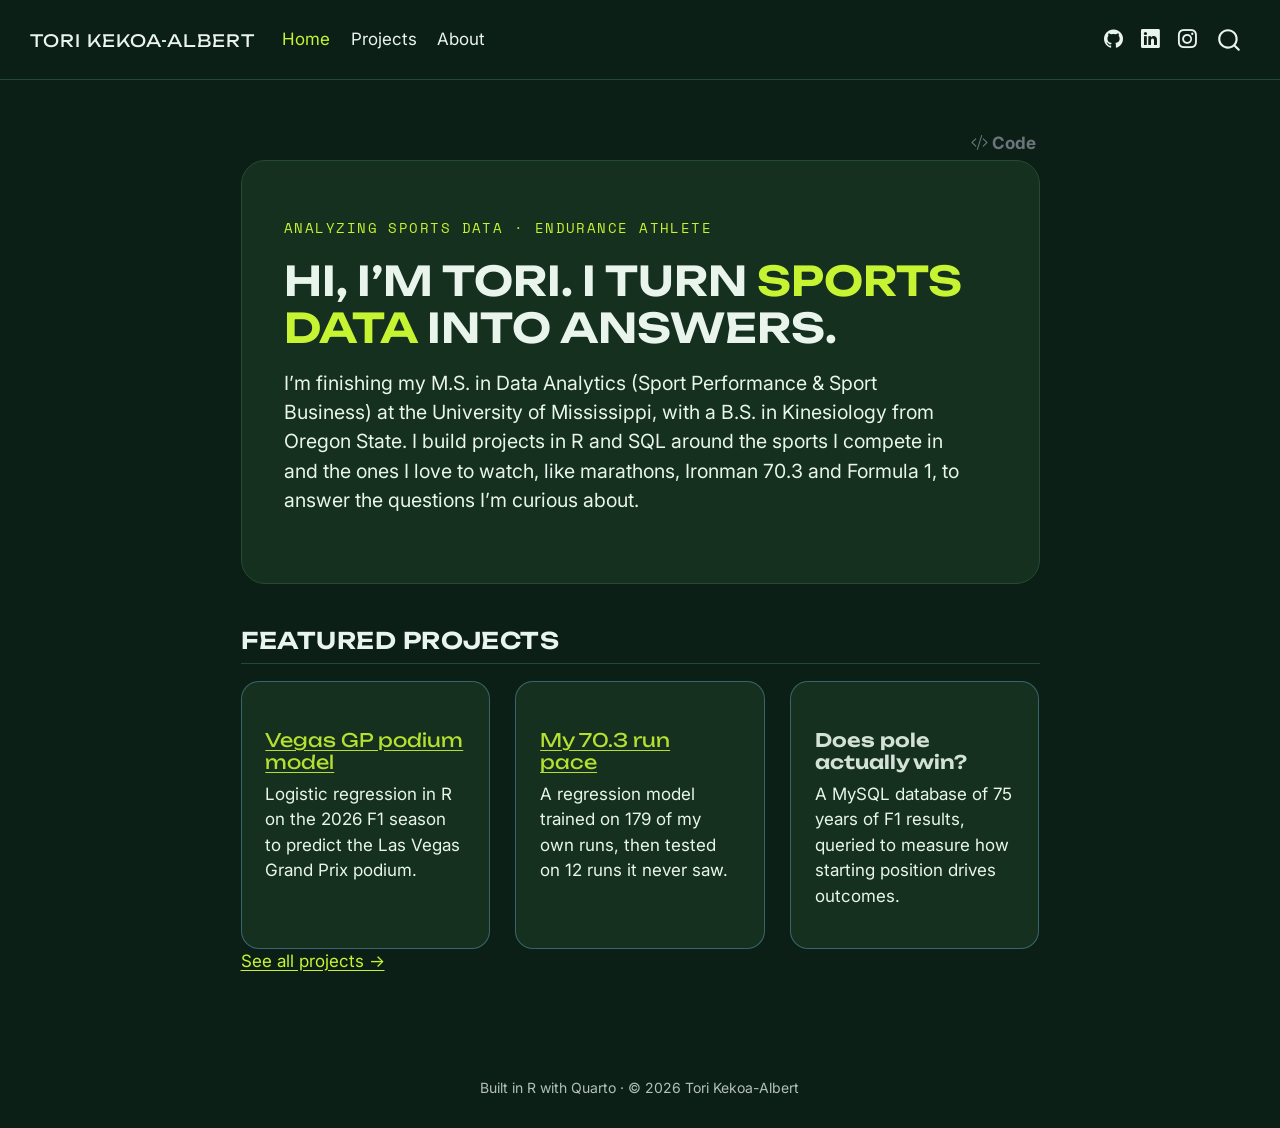
==== commit 724c0429: "Built site for gh-pages" ====
--- a/index.html
+++ b/index.html
@@ -179,10 +179,10 @@
 
 
 <div class="hero">
-<p><span class="kicker">SPORT DATA ANALYST · ENDURANCE ATHLETE</span></p>
-<section id="hi-im-tori.-i-turn-race-data-into-answers." class="level1">
-<h1>Hi, I’m Tori. I turn <span class="accent">race data</span> into answers.</h1>
-<p>I’m finishing an M.S. in Data Analytics (Sport Performance &amp; Sport Business) at the University of Mississippi, with a B.S. in Kinesiology from Oregon State. I build models in R and SQL around the sports I watch and race: Formula 1, marathons and Ironman 70.3.</p>
+<p><span class="kicker">ANALYZING SPORTS DATA · ENDURANCE ATHLETE</span></p>
+<section id="hi-im-tori.-i-turn-sports-data-into-answers." class="level1">
+<h1>Hi, I’m Tori. I turn <span class="accent">sports data</span> into answers.</h1>
+<p>I’m finishing my M.S. in Data Analytics (Sport Performance &amp; Sport Business) at the University of Mississippi, with a B.S. in Kinesiology from Oregon State. I build projects in R and SQL around the sports I compete in and the ones I love to watch, like marathons, Ironman 70.3 and Formula 1, to answer the questions I’m curious about.</p>
 </section>
 </div>
 <section id="featured-projects" class="level2">
@@ -742,11 +742,11 @@
 <span id="cb1-4"><a href="#cb1-4" aria-hidden="true" tabindex="-1"></a><span class="co">---</span></span>
 <span id="cb1-5"><a href="#cb1-5" aria-hidden="true" tabindex="-1"></a></span>
 <span id="cb1-6"><a href="#cb1-6" aria-hidden="true" tabindex="-1"></a>::: {.hero}</span>
-<span id="cb1-7"><a href="#cb1-7" aria-hidden="true" tabindex="-1"></a><span class="co">[</span><span class="ot">SPORT DATA ANALYST · ENDURANCE ATHLETE</span><span class="co">]</span>{.kicker}</span>
+<span id="cb1-7"><a href="#cb1-7" aria-hidden="true" tabindex="-1"></a><span class="co">[</span><span class="ot">ANALYZING SPORTS DATA · ENDURANCE ATHLETE</span><span class="co">]</span>{.kicker}</span>
 <span id="cb1-8"><a href="#cb1-8" aria-hidden="true" tabindex="-1"></a></span>
-<span id="cb1-9"><a href="#cb1-9" aria-hidden="true" tabindex="-1"></a><span class="fu"># Hi, I'm Tori. I turn [race data]{.accent} into answers.</span></span>
+<span id="cb1-9"><a href="#cb1-9" aria-hidden="true" tabindex="-1"></a><span class="fu"># Hi, I'm Tori. I turn [sports data]{.accent} into answers.</span></span>
 <span id="cb1-10"><a href="#cb1-10" aria-hidden="true" tabindex="-1"></a></span>
-<span id="cb1-11"><a href="#cb1-11" aria-hidden="true" tabindex="-1"></a>I'm finishing an M.S. in Data Analytics (Sport Performance &amp; Sport Business) at the University of Mississippi, with a B.S. in Kinesiology from Oregon State. I build models in R and SQL around the sports I watch and race: Formula 1, marathons and Ironman 70.3.</span>
+<span id="cb1-11"><a href="#cb1-11" aria-hidden="true" tabindex="-1"></a>I'm finishing my M.S. in Data Analytics (Sport Performance &amp; Sport Business) at the University of Mississippi, with a B.S. in Kinesiology from Oregon State. I build projects in R and SQL around the sports I compete in and the ones I love to watch, like marathons, Ironman 70.3 and Formula 1, to answer the questions I'm curious about.</span>
 <span id="cb1-12"><a href="#cb1-12" aria-hidden="true" tabindex="-1"></a>:::</span>
 <span id="cb1-13"><a href="#cb1-13" aria-hidden="true" tabindex="-1"></a></span>
 <span id="cb1-14"><a href="#cb1-14" aria-hidden="true" tabindex="-1"></a><span class="fu">## Featured projects</span></span>
